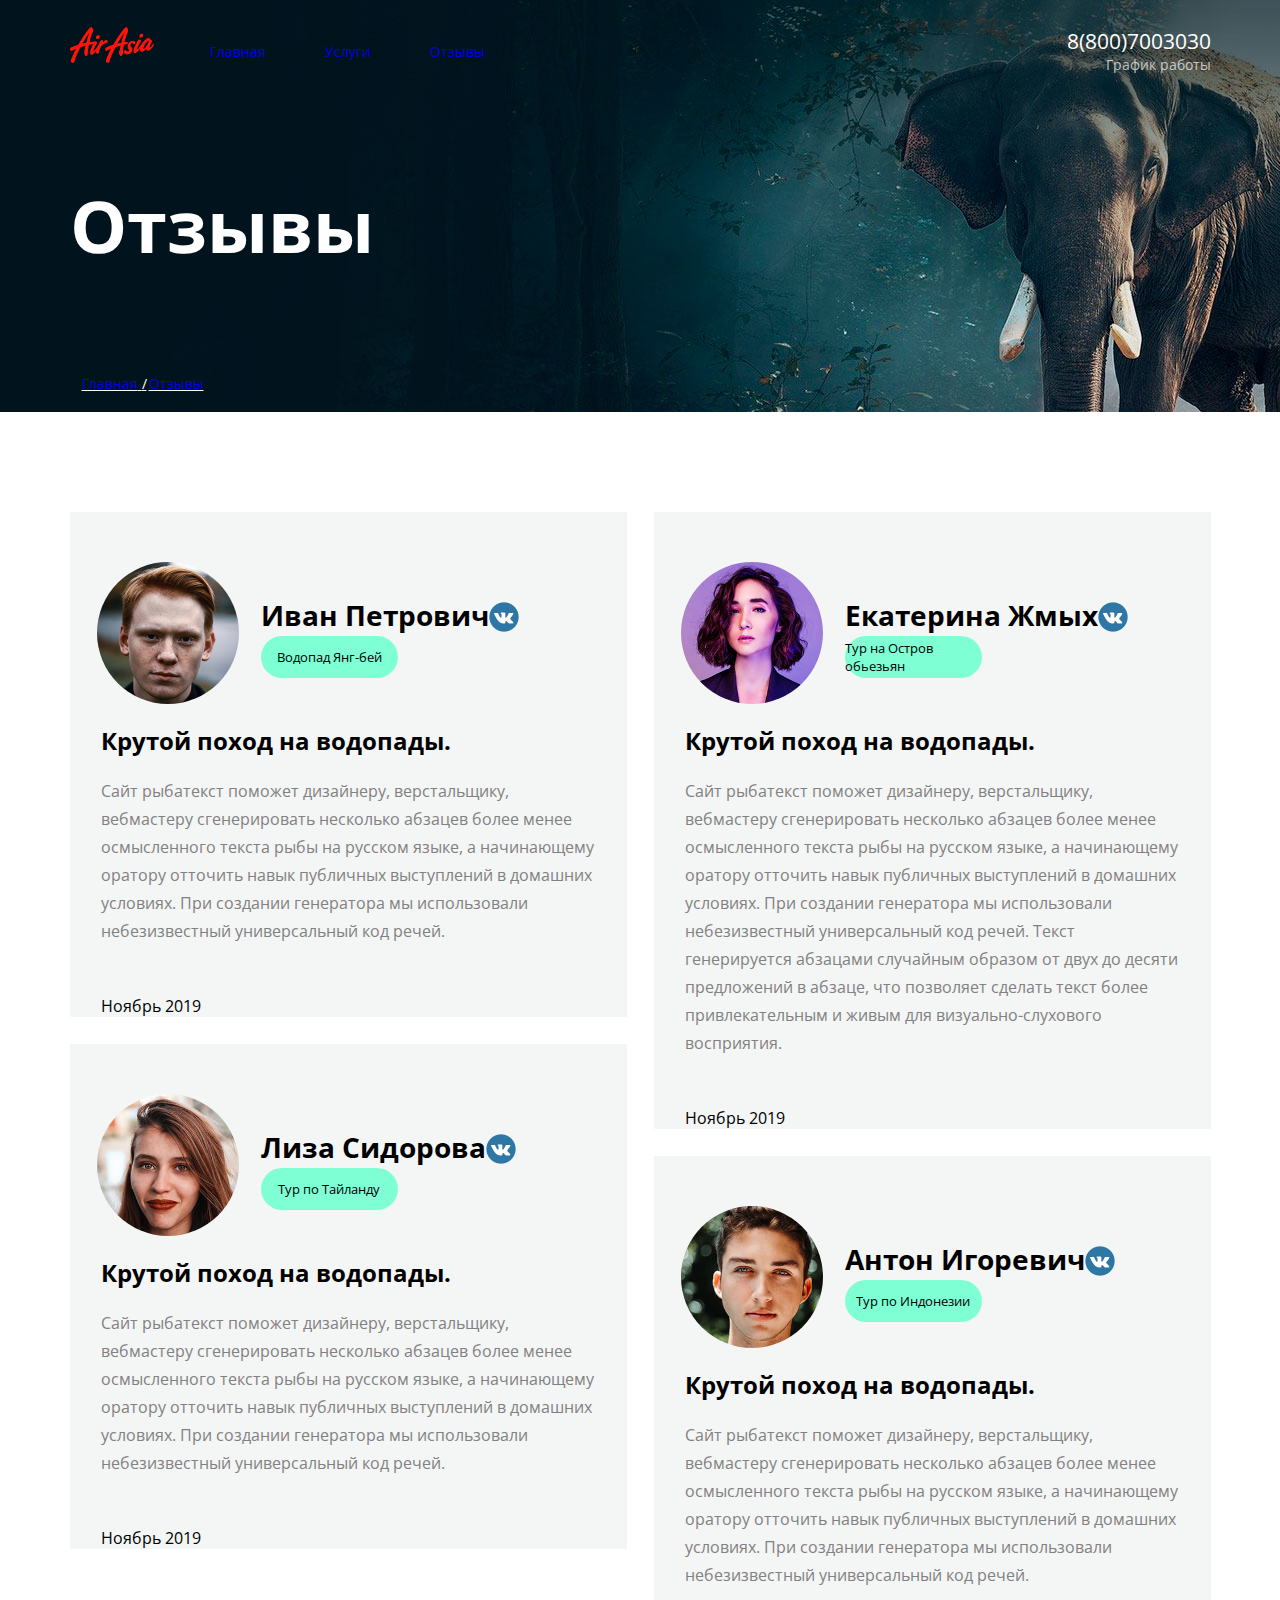
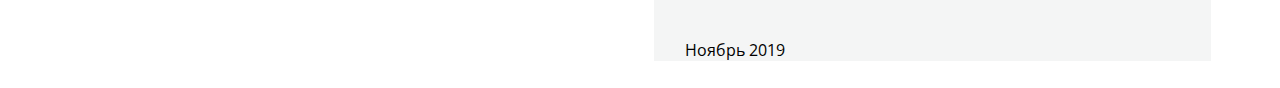
==== feedback.html @ b92dca32 "make_feedback_page" ====
<!DOCTYPE html>
<html lang="en">

<head>
  <meta charset="UTF-8">
  <meta name="viewport" content="width=device-width, initial-scale=1.0">
  <meta http-equiv="X-UA-Compatible" content="ie=edge">
  <link href="https://fonts.googleapis.com/css2?family=Open+Sans:wght@300;400;700&display=swap" rel="stylesheet">
  <link rel="stylesheet" href="./feedback.css">
  <title>Document</title>
</head>

<body>
  <div class="page">
    <header class="header">
      <div class="header__container-flex">
        <div class="header__container">
          <div class="logo__pic">
            <a href="#" class="logo__link">
              <img src="img/logo1.png" alt="logo" class="logo__pic__img"></a>
          </div>
          <nav class="menu">
            <div class="menu__container">
              <ul class="menu__container__list">
                <li class="menu__container__list-item"><a href="./index.html">Главная</a></li>
                <li class="menu__container__list-item"><a href="./services.html">Услуги</a></li>
                <li class="menu__container__list-item"><a href="./feedback.html">Отзывы</a></li>
              </ul>
            </div>
          </nav>
          <div class="contacts">
            <a href="tel:+78007003030" class="contacts__phone">8(800)7003030</a>
            <div class="contacts__desc">График работы
              <div class="contacts__desc__hover">
                <div class="desc__hover__img"><img src="img/icons/desc_hover.png" alt="desc_hover"
                    class="desc__hover-img"></div>
                <div class="contacts__desc__hover-textlineup">пн-вс: 09:00 - 20:00</div>
                <div class="contacts__desc__hover-textlinebot">Обед: 14:00 - 14:30</div>
              </div>
            </div>
          </div>
        </div>
        <h1 class="header__main-text">Отзывы</h1>
        <nav class="header__crumbs">
          <ul class="crumbs__list">
            <li class="crumbs__list-item">
              <a href="./index.html">Главная</a>
            </li>
            <li class="crumbs__list-item">
              <a href="./feedback.html">Отзывы</a>
            </li>
          </ul>
        </nav>
    </header>
    <div class="maincontent">
      <div class="maincontent__flex-container">
        <div class="feedbacks__container-flex">
          <ul class="feedbacks__container__left">
            <li class="feedbacks__container-item">
              <div class="feedbacks__container-item-head">
                <img src="./img/avatars/ginger.jpg" alt="ging" class="feedbacks__container-item-avatar">
                <div class="feedbacks__container-item-head-flex">
                  <a href="#" class="feedbacks__container-item-link">Иван Петрович</a>
                  <div class="feedbacks__container-item-location">Водопад Янг-бей</div>
                </div>
              </div>
              <div class="feedbacks__container-item-body">
                <h2 class="feedbacks__container-item-body-header">Крутой поход на водопады.</h2>
                <div class="feedbacks__container-item-body-text">Сайт рыбатекст поможет дизайнеру, верстальщику,
                  вебмастеру сгенерировать несколько абзацев более менее осмысленного текста рыбы на русском языке, а
                  начинающему оратору отточить навык публичных выступлений в домашних условиях. При создании генератора
                  мы
                  использовали небезизвестный универсальный код речей.</div>
                <div class="feedbacks__container-item-date">Ноябрь 2019</div>
              </div>
            </li>
            <li class="feedbacks__container-item">
              <div class="feedbacks__container-item-head">
                <img src="./img/avatars/girl2.jpg" alt="girl2" class="feedbacks__container-item-avatar">
                <div class="feedbacks__container-item-head-flex">
                  <a href="#" class="feedbacks__container-item-link">Лиза Сидорова</a>
                  <div class="feedbacks__container-item-location">Тур по Тайланду</div>
                </div>
              </div>
              <div class="feedbacks__container-item-body">
                <h2 class="feedbacks__container-item-body-header">Крутой поход на водопады.</h2>
                <div class="feedbacks__container-item-body-text">Сайт рыбатекст поможет дизайнеру, верстальщику,
                  вебмастеру сгенерировать несколько абзацев более менее осмысленного текста рыбы на русском языке, а
                  начинающему оратору отточить навык публичных выступлений в домашних условиях. При создании генератора
                  мы
                  использовали небезизвестный универсальный код речей.</div>
                <div class="feedbacks__container-item-date">Ноябрь 2019</div>
              </div>
            </li>
          </ul>
          <ul class="feedbacks__container__right">
            <li class="feedbacks__container-item">
              <div class="feedbacks__container-item-head">
                <img src="./img/avatars/girl1.jpg" alt="girl2" class="feedbacks__container-item-avatar">
                <div class="feedbacks__container-item-head-flex">
                <a href="#" class="feedbacks__container-item-link">Екатерина Жмых</a>
                <div class="feedbacks__container-item-location">Тур на Остров обьезьян</div>
              </div>
              </div>
              <div class="feedbacks__container-item-body">
                <h2 class="feedbacks__container-item-body-header">Крутой поход на водопады.</h2>
                <div class="feedbacks__container-item-body-text">Сайт рыбатекст поможет дизайнеру, верстальщику,
                  вебмастеру сгенерировать несколько абзацев более менее осмысленного текста рыбы на русском языке, а
                  начинающему оратору отточить навык публичных выступлений в домашних условиях. При создании генератора
                  мы использовали небезизвестный универсальный код речей. Текст генерируется абзацами случайным образом
                  от двух до десяти предложений в абзаце, что позволяет сделать текст более привлекательным и живым для
                  визуально-слухового восприятия.</div>
                <div class="feedbacks__container-item-date">Ноябрь 2019</div>
              </div>
            </li>
            <li class="feedbacks__container-item">
              <div class="feedbacks__container-item-head">
                
                <img src="./img/avatars/brunette.jpg" alt="brun" class="feedbacks__container-item-avatar">
                <div class="feedbacks__container-item-head-flex">
                <a href="#" class="feedbacks__container-item-link">Антон Игоревич</a>
              
                <div class="feedbacks__container-item-location">Тур по Индонезии</div>
              </div>
            </div>
              <div class="feedbacks__container-item-body">
                <h2 class="feedbacks__container-item-body-header">Крутой поход на водопады.</h2>
                <div class="feedbacks__container-item-body-text">Сайт рыбатекст поможет дизайнеру, верстальщику,
                  вебмастеру сгенерировать несколько абзацев более менее осмысленного текста рыбы на русском языке, а
                  начинающему оратору отточить навык публичных выступлений в домашних условиях. При создании генератора
                  мы использовали небезизвестный универсальный код речей.</div>
                <div class="feedbacks__container-item-date">Ноябрь 2019</div>
              </div>
            </li>
          </ul>
        </div>
      </div>

    </div>

  </div>
</body>

</html>
---- feedback.css ----
body {
  font-family: 'Open Sans', Hevetica, sans-serif;
  -webkit-font-smoothing: antialiased;
  -moz-osx-font-smoothing: grayscale;
  margin: 0 auto;
}


a:visited {
  color: white;
  text-decoration: none;
}

a {
  text-decoration: none;
}

a:hover {
  color: aquamarine;
}

.header {
  display: flex;
  min-height: 385px;
  padding-top: 27px;
  background: url(./img/services_header_bckgrnd.png);
}

.header__container-flex {
  display: flex;
  flex-direction: column;
  width: 1141px;
  margin: 0 auto;
}

.header__container {
  width: 1141px;
  margin: 0 auto;
  display: flex;
  margin-bottom: 100px;
}

.logo__pic {
  max-width: 85px;
  display: flex;
  align-items: unset;
}

.logo__pic__img {
  max-width: 100%;
}

.contacts {
  display: flex;
  flex-direction: column;
  text-align: right;
  margin-left: auto;
}

.contacts__phone {
  font-size: 21px;
  color: #fff;
  text-decoration: none;
}

.contacts__desc {
  font-size: 14px;
  color: rgba(255, 255, 255, 0.7);
  max-height: 21px;
}

.contacts__desc__hover {
  visibility: hidden;
  display: flex;
  justify-items: end;
  flex-direction: column;
}

.contacts__desc__hover-textlineup {
  font-size: 13px;
  font-weight: 700;
  line-height: 21px;
  color: black;
  margin-top: -55px;
  padding-right: 20px;
}

.contacts__desc__hover-textlinebot {
  font-size: 13px;
  font-weight: 400;
  line-height: 21px;
  color: black;
  padding-right: 25px;
}

.contacts__desc:hover {
  .contacts__desc__hover {
    visibility: visible;
    opacity: 80%;
  }
}

.header__main-text {
  font-size: 72px;
  font-weight: 700;
  line-height: 98.05px;
  color: white;
  margin-block-end: 0;
  margin-block-start: 0;
  margin-bottom: 100px;
}

.menu {
  display: flex;
  font-size: 14px;
  font-weight: 400;
  align-items: center;
}

.menu__container {
  margin-right: 0;
}

.menu__container__list {
  display: inline-block;
  list-style-type: none;
  margin-block-start: 0;
  margin-block-end: 0;
  padding-inline-start: 0;
}

.menu__container__list-item {
  display: inline-block;
  padding-left: 55px;
}

.services-link {
  margin-inline: 55px;
}

.crumbs__list {
  list-style-type: none;
  display: flex;
  margin: 0 auto;
  padding-inline-start: 0px;
  font-size: 14px;
  line-height: 20px;
  margin-inline: 10px;
}

.crumbs__list-item {
  text-decoration: underline;
  color: white;
  padding-left: 2px;
}

.crumbs__list-item:nth-child(1)::after {
  color: white;
  content: "/";
  text-decoration: none;
}

.feedbacks__container-flex{
  display: flex;
  width: 1141px;
  margin: 0 auto;
  margin-top: 100px;
}

.feedbacks__container__left {
  display: flex;
  width: 557px;
  flex-direction: column;
  padding-inline-start: 0;
  margin-block-start: 0;
  margin-block-end: 0;
}

.feedbacks__container__right {
  display: flex;
  width: 557px;
  flex-direction: column;
  padding-inline-start: 0;
  margin-block-start: 0;
  margin-block-end: 0;
  margin-left: 27px;
}

.feedbacks__container-item {
  display: flex;
  background-color: rgba(244, 245, 245, 1);
  margin-bottom: 27px;
  flex-direction: column;
  
}

.feedbacks__container-item-head {
  display: flex;
  flex-wrap: wrap;
  
}

.feedbacks__container-item-head-flex {
  display: flex;
  flex-direction: column;
  align-items: flex-start;
  margin-top: 82px;
  margin-left: 22px;  
}


.feedbacks__container-item-avatar {
  height: 142px;
  width: 142px;
  border-radius: 50%;
  margin-top: 50px;
  margin-left: 27px;
}

.feedbacks__container-item-link {
  font-size: 28px;
  line-height: 42px;
  font-weight: 700;
  color: black;
  display: flex;
  align-items: center;
}

.feedbacks__container-item-link:hover {
  color: rgba(46, 119, 164, 1);
}

.feedbacks__container-item-link::after{
  content: url(./img/vk-blue.png);
  display: inline-flex;
  align-items: center;
  height: 30px;
  width: 30px;
  flex-wrap: wrap;
  align-content: flex-start;
}

.feedbacks__container-item-location {
  border-radius: 35px;
  background-color: aquamarine;
  width: 137px;
  height: 42px;
  font-size: 13px;
  line-height: 18px;
  font-weight: 400;
  display: flex;
  justify-content: center;
  align-items: center;
}

.feedbacks__container-item-body {
  flex-direction: column;
  display: flex;
  width: 495px;
  margin: 0 auto;
}

.feedbacks__container-item-body-text {
  margin-bottom: 50px;
  color: rgba(129, 129, 129, 1);
  font-size: 16px;
  line-height: 28px;
  font-weight: 400;
}
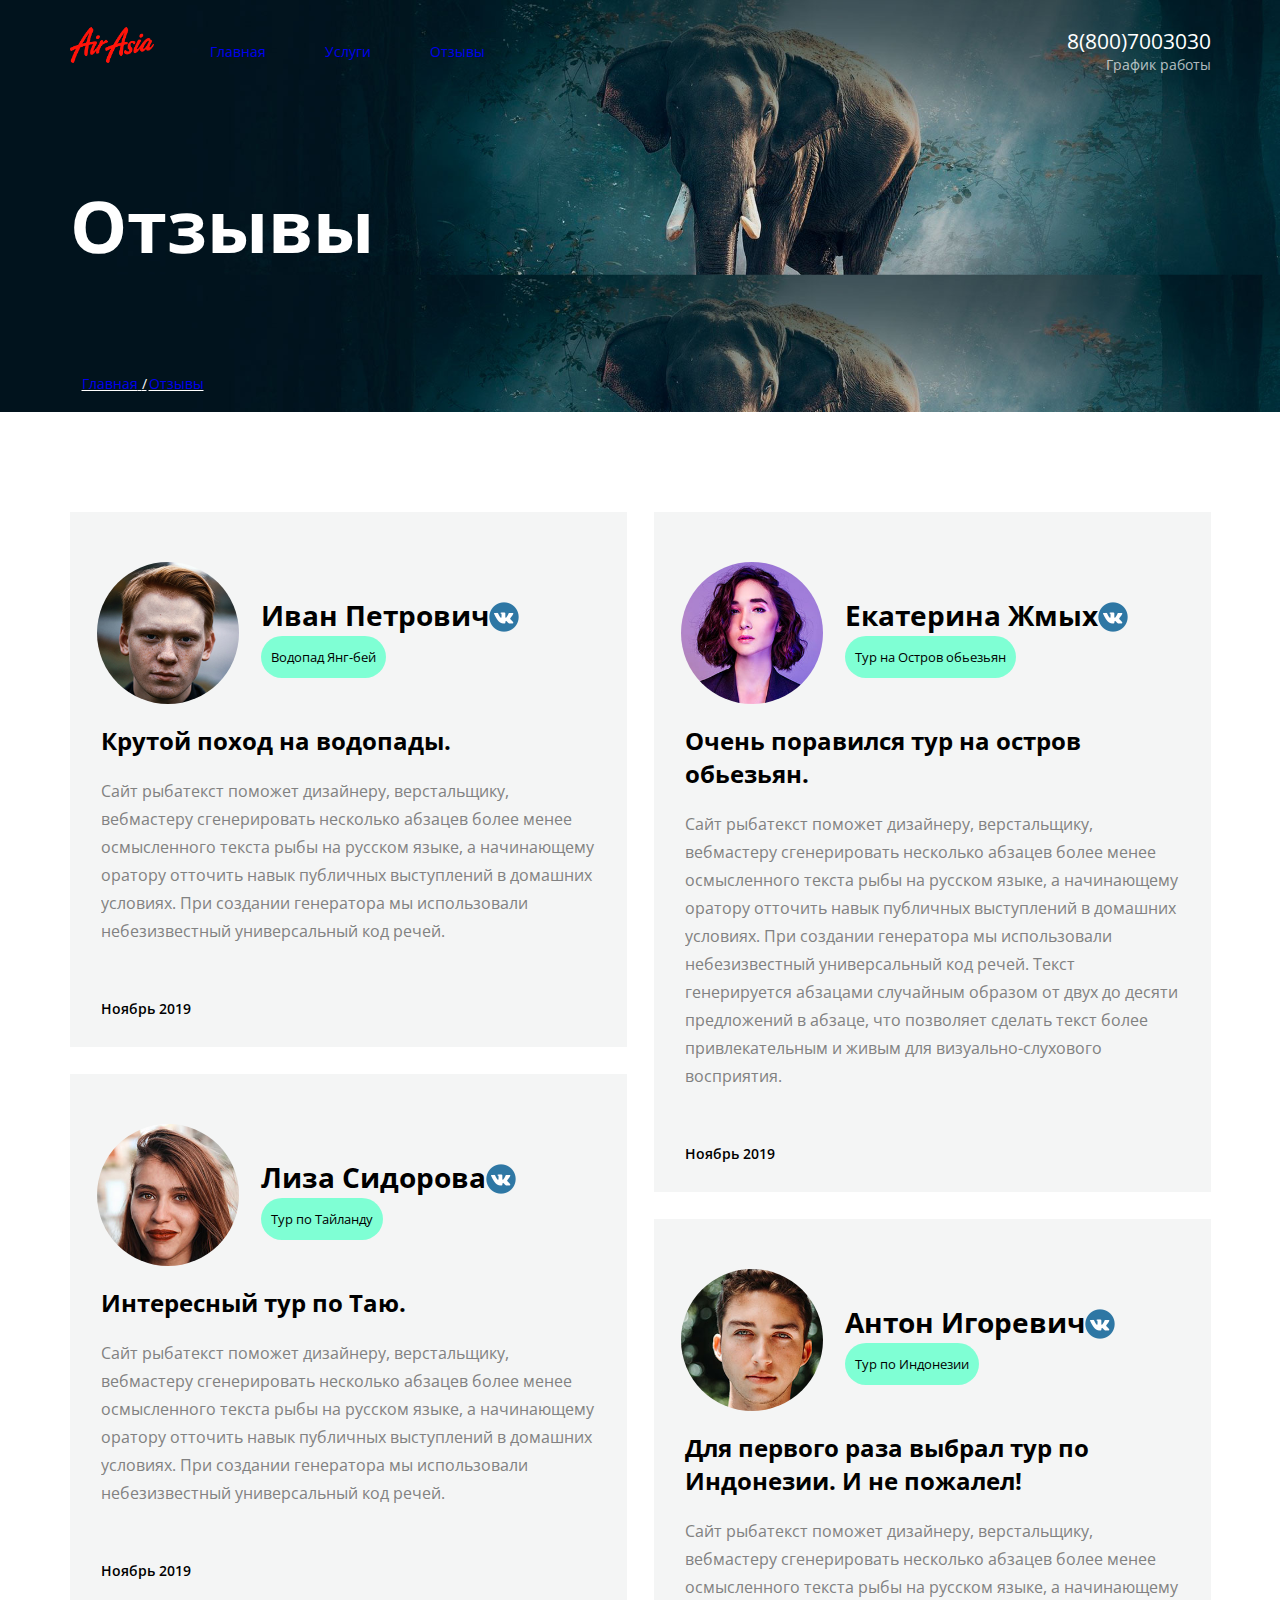
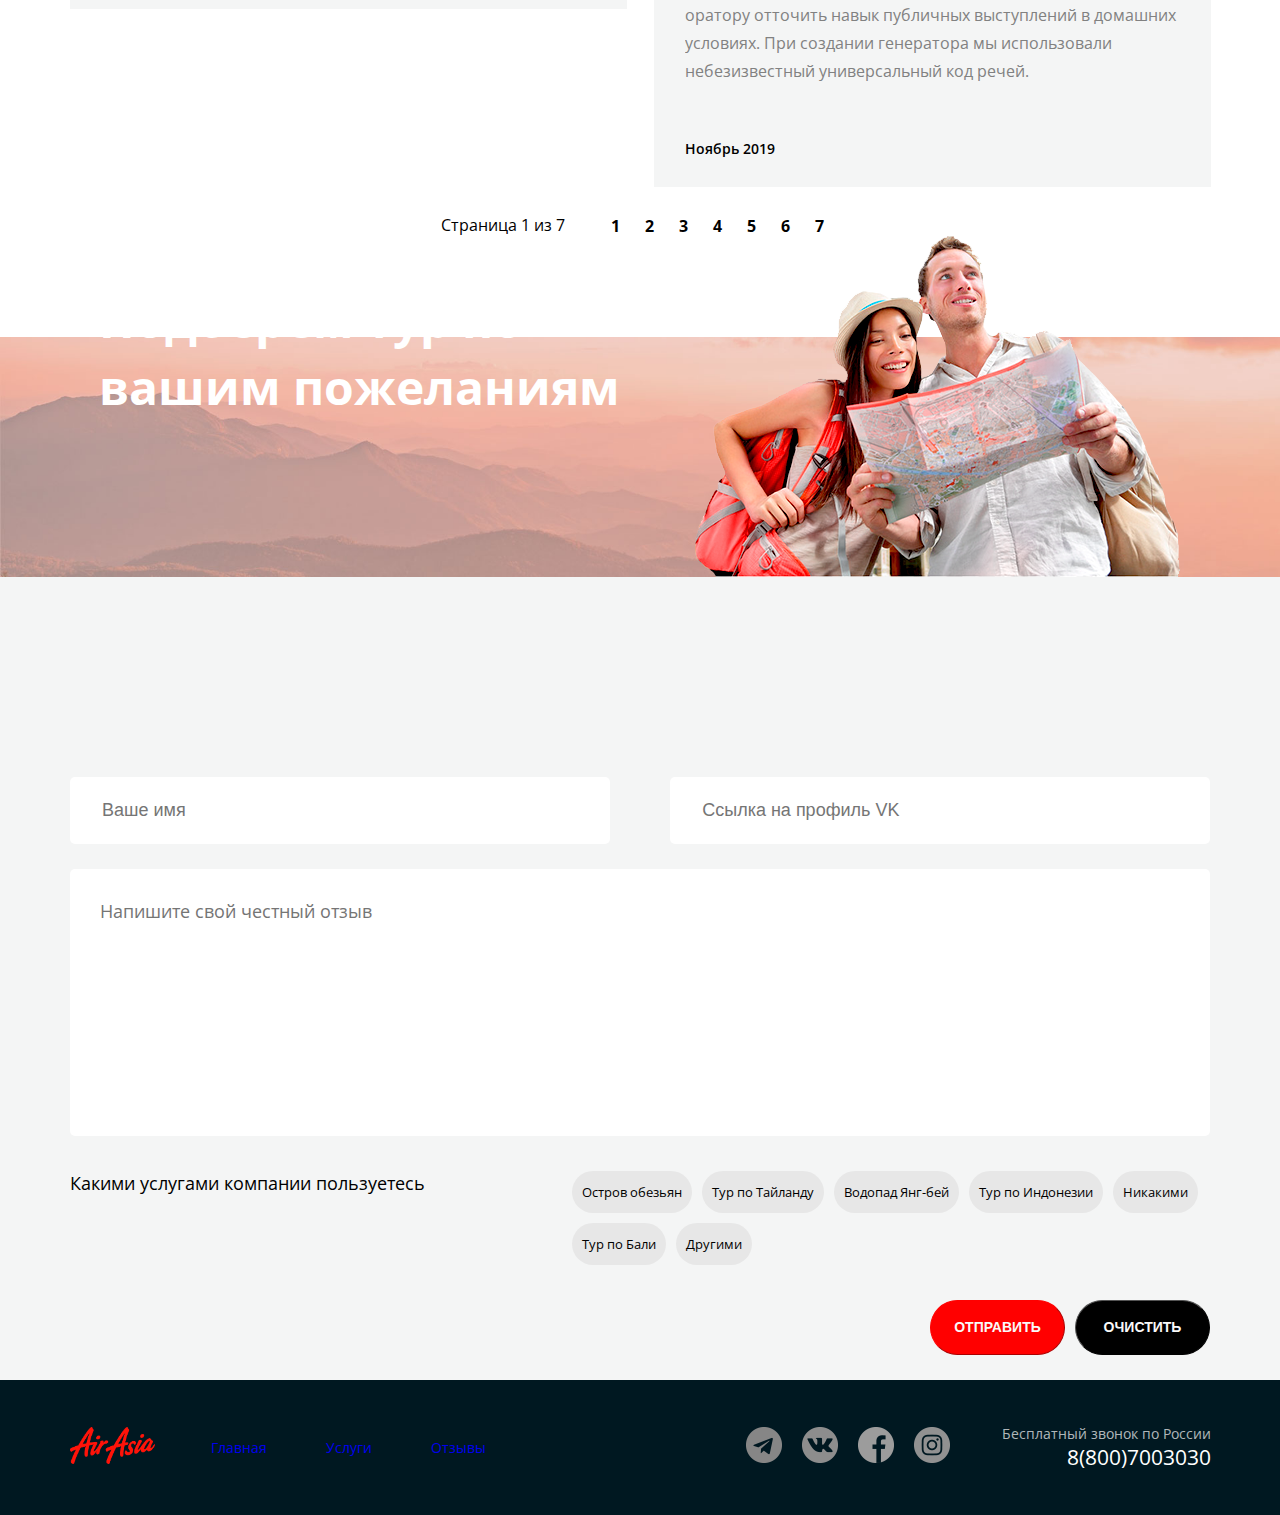
==== commit 275b1a6f: "13092023" ====
--- a/feedback.html
+++ b/feedback.html
@@ -20,7 +20,7 @@
               <img src="img/logo1.png" alt="logo" class="logo__pic__img"></a>
           </div>
           <nav class="menu">
-            <div class="menu__container">
+            <div class="menu__container" class="menu__container__header">
               <ul class="menu__container__list">
                 <li class="menu__container__list-item"><a href="./index.html">Главная</a></li>
                 <li class="menu__container__list-item"><a href="./services.html">Услуги</a></li>
@@ -83,7 +83,7 @@
                 </div>
               </div>
               <div class="feedbacks__container-item-body">
-                <h2 class="feedbacks__container-item-body-header">Крутой поход на водопады.</h2>
+                <h2 class="feedbacks__container-item-body-header">Интересный тур по Таю.</h2>
                 <div class="feedbacks__container-item-body-text">Сайт рыбатекст поможет дизайнеру, верстальщику,
                   вебмастеру сгенерировать несколько абзацев более менее осмысленного текста рыбы на русском языке, а
                   начинающему оратору отточить навык публичных выступлений в домашних условиях. При создании генератора
@@ -98,12 +98,12 @@
               <div class="feedbacks__container-item-head">
                 <img src="./img/avatars/girl1.jpg" alt="girl2" class="feedbacks__container-item-avatar">
                 <div class="feedbacks__container-item-head-flex">
-                <a href="#" class="feedbacks__container-item-link">Екатерина Жмых</a>
-                <div class="feedbacks__container-item-location">Тур на Остров обьезьян</div>
-              </div>
-              </div>
-              <div class="feedbacks__container-item-body">
-                <h2 class="feedbacks__container-item-body-header">Крутой поход на водопады.</h2>
+                  <a href="#" class="feedbacks__container-item-link">Екатерина Жмых</a>
+                  <div class="feedbacks__container-item-location">Тур на Остров обьезьян</div>
+                </div>
+              </div>
+              <div class="feedbacks__container-item-body">
+                <h2 class="feedbacks__container-item-body-header">Очень поравился тур на остров обьезьян.</h2>
                 <div class="feedbacks__container-item-body-text">Сайт рыбатекст поможет дизайнеру, верстальщику,
                   вебмастеру сгенерировать несколько абзацев более менее осмысленного текста рыбы на русском языке, а
                   начинающему оратору отточить навык публичных выступлений в домашних условиях. При создании генератора
@@ -115,30 +115,130 @@
             </li>
             <li class="feedbacks__container-item">
               <div class="feedbacks__container-item-head">
-                
+
                 <img src="./img/avatars/brunette.jpg" alt="brun" class="feedbacks__container-item-avatar">
                 <div class="feedbacks__container-item-head-flex">
-                <a href="#" class="feedbacks__container-item-link">Антон Игоревич</a>
-              
-                <div class="feedbacks__container-item-location">Тур по Индонезии</div>
-              </div>
+                  <a href="#" class="feedbacks__container-item-link">Антон Игоревич</a>
+
+                  <div class="feedbacks__container-item-location">Тур по Индонезии</div>
+                </div>
+              </div>
+              <div class="feedbacks__container-item-body">
+                <h2 class="feedbacks__container-item-body-header">Для первого раза выбрал тур по Индонезии. И не
+                  пожалел!</h2>
+                <div class="feedbacks__container-item-body-text">Сайт рыбатекст поможет дизайнеру, верстальщику,
+                  вебмастеру сгенерировать несколько абзацев более менее осмысленного текста рыбы на русском языке, а
+                  начинающему оратору отточить навык публичных выступлений в домашних условиях. При создании генератора
+                  мы использовали небезизвестный универсальный код речей.</div>
+                <div class="feedbacks__container-item-date">Ноябрь 2019</div>
+              </div>
+            </li>
+          </ul>
+        </div>
+        <div class="tour__pagination">
+          <div class="tour__pagination-display">Страница 1 из 7</div>
+          <div class="tour__pagination-elem">
+            <ul class="tour__pagination-pages">
+              <li class="tour__pagination-item">
+                <a href="#" class="tour__pagination-link">1</a>
+              </li>
+              <li class="tour__pagination-item">
+                <a href="#" class="tour__pagination-link">2</a>
+              </li>
+              <li class="tour__pagination-item">
+                <a href="#" class="tour__pagination-link">3</a>
+              </li>
+              <li class="tour__pagination-item">
+                <a href="#" class="tour__pagination-link">4</a>
+              </li>
+              <li class="tour__pagination-item">
+                <a href="#" class="tour__pagination-link">5</a>
+              </li>
+              <li class="tour__pagination-item">
+                <a href="#" class="tour__pagination-link">6</a>
+              </li>
+              <li class="tour__pagination-item">
+                <a href="#" class="tour__pagination-link">7</a>
+              </li>
+            </ul>
+          </div>
+        </div>
+        <div class="middleline__content">
+          <img src="./img/middleline.jpg" alt="midl" class="middleline-img">
+          <div class="couple__content">
+            <h2 class="couple-text">Подберем тур по вашим пожеланиям</h2>
+            <img src="./img/couple.png" alt="couple">
+          </div>
+        </div>
+      </div>
+      <div class="feedback__form-container">
+        <div class="feedback__form">
+          <form class="feedback__form" action="" method="get">
+
+            <input type="text" name="name" required placeholder="Ваше имя" class="feedback__form-name">
+
+            <input type="text" name="vklink" required placeholder="Ссылка на профиль VK" class="feedback__form-vklink">
+
+            <textarea type="text" name="text" class="feedback__form-text" placeholder="Напишите свой честный отзыв"></textarea>
+            <div class="feedback__form__foot">
+              <div class="feedback__form__foot-text"> Какими услугами компании пользуетесь </div>
+              <ul class="feedback__form-places-list">
+                <li class="feedback__form-places-list-item">Остров обезьян</li>
+                <li class="feedback__form-places-list-item">Тур по Тайланду</li>
+                <li class="feedback__form-places-list-item">Водопад Янг-бей</li>
+                <li class="feedback__form-places-list-item">Тур по Индонезии</li>
+                <li class="feedback__form-places-list-item">Никакими</li>
+                <li class="feedback__form-places-list-item">Тур по Бали</li>
+                <li class="feedback__form-places-list-item">Другими</li>
+              </ul>
             </div>
-              <div class="feedbacks__container-item-body">
-                <h2 class="feedbacks__container-item-body-header">Крутой поход на водопады.</h2>
-                <div class="feedbacks__container-item-body-text">Сайт рыбатекст поможет дизайнеру, верстальщику,
-                  вебмастеру сгенерировать несколько абзацев более менее осмысленного текста рыбы на русском языке, а
-                  начинающему оратору отточить навык публичных выступлений в домашних условиях. При создании генератора
-                  мы использовали небезизвестный универсальный код речей.</div>
-                <div class="feedbacks__container-item-date">Ноябрь 2019</div>
-              </div>
-            </li>
-          </ul>
+          </form>
+
+          <button type="submit" class="feedback__form-button-send">ОТПРАВИТЬ</button>
+          <button type="submit" class="feedback__form-button-clean">ОЧИСТИТЬ</button>
+          
         </div>
       </div>
 
     </div>
 
   </div>
+  <footer class="footer">
+    <div class="footer__container">
+      <a href="#" class="logo__pic__footer"><img src="img/logo1.png" alt="logo" class="logo__pic__img"></a>
+      <nav class="menu">
+        <div class="menu__container">
+          <ul class="menu__container__list__footer">
+            <li class="menu__container__list-item"><a href="./index.html">Главная</a></li>
+            <li class="menu__container__list-item"><a href="./services.html">Услуги</a></li>
+            <li class="menu__container__list-item"><a href="./feedback.html">Отзывы</a></li>
+          </ul>
+
+        </div>
+      </nav>
+      <div class="footer__socials">
+        <ul class="footer__socials-pages">
+          <li class="socials__item">
+            <a href="#" class="teleg__link"><img src="img/icons/telegram.png" alt="tg"></a>
+          </li>
+          <li class="socials__item">
+            <a href="#" class="vk__link"><img src="img/icons/vk.png" alt="vk"></a>
+          </li>
+          <li class="socials__item">
+            <a href="#" class="f__link"><img src="img/icons/f.png" alt="fb"></a>
+          </li>
+          <li class="socials__item">
+            <a href="#" class="inst__link"><img src="img/icons/in.png" alt="inst"></a>
+          </li>
+        </ul>
+      </div>
+      <div class="contacts__footer">
+        <div class="contacts__desc">Бесплатный звонок по России</div>
+        <a href="tel:+78007003030" class="contacts__phone">8(800)7003030</a>
+      </div>
+    </div>
+  </footer>
+
 </body>
 
 </html>--- a/feedback.css
+++ b/feedback.css
@@ -24,6 +24,7 @@
   min-height: 385px;
   padding-top: 27px;
   background: url(./img/services_header_bckgrnd.png);
+  background-size: 100%;
 }
 
 .header__container-flex {
@@ -160,7 +161,7 @@
   text-decoration: none;
 }
 
-.feedbacks__container-flex{
+.feedbacks__container-flex {
   display: flex;
   width: 1141px;
   margin: 0 auto;
@@ -191,13 +192,13 @@
   background-color: rgba(244, 245, 245, 1);
   margin-bottom: 27px;
   flex-direction: column;
-  
+
 }
 
 .feedbacks__container-item-head {
   display: flex;
   flex-wrap: wrap;
-  
+
 }
 
 .feedbacks__container-item-head-flex {
@@ -205,7 +206,7 @@
   flex-direction: column;
   align-items: flex-start;
   margin-top: 82px;
-  margin-left: 22px;  
+  margin-left: 22px;
 }
 
 
@@ -230,7 +231,7 @@
   color: rgba(46, 119, 164, 1);
 }
 
-.feedbacks__container-item-link::after{
+.feedbacks__container-item-link::after {
   content: url(./img/vk-blue.png);
   display: inline-flex;
   align-items: center;
@@ -240,10 +241,14 @@
   align-content: flex-start;
 }
 
+.feedbacks__container-item-link:visited {
+  color: black;
+}
+
 .feedbacks__container-item-location {
   border-radius: 35px;
   background-color: aquamarine;
-  width: 137px;
+  max-width: 255 px;
   height: 42px;
   font-size: 13px;
   line-height: 18px;
@@ -251,6 +256,7 @@
   display: flex;
   justify-content: center;
   align-items: center;
+  padding-inline: 10px;
 }
 
 .feedbacks__container-item-body {
@@ -266,4 +272,341 @@
   font-size: 16px;
   line-height: 28px;
   font-weight: 400;
+  overflow: hidden;
+}
+
+.feedbacks__container-item-date {
+  margin-bottom: 25px;
+  font-size: 14px;
+  line-height: 27px;
+  font-weight: 600;
+}
+
+.tour__pagination {
+  margin: auto 0;
+  display: flex;
+  align-items: center;
+  justify-content: center;
+  margin-bottom: 100px;
+}
+
+.tour__pagination-display {
+  display: inline-block;
+  font-weight: 400;
+  line-height: 20px;
+  font-size: 16px;
+  vertical-align: middle;
+}
+
+.tour__pagination-elem {
+  display: inline-block;
+  margin: auto 0;
+  margin-block-start: 0;
+  margin-block-end: 0;
+  color: black;
+}
+
+.tour__pagination-pages {
+  display: inline-block;
+  margin: auto 0;
+  margin-block-start: 0;
+  margin-block-end: 0;
+  vertical-align: middle;
+}
+
+.tour__pagination-item {
+  display: inline-block;
+  font-size: 16px;
+  font-weight: 700;
+  line-height: 21px;
+  width: 30px;
+  max-height: 30px;
+  position: relative;
+
+}
+
+.tour__pagination-link {
+  text-decoration: none;
+  border-radius: 50%;
+  display: block;
+  width: 21px;
+  text-align: center;
+  transition: background-color 0.5s, color 0.5s;
+  color: black;
+}
+
+.tour__pagination-link:visited {
+  color: black;
+}
+
+.tour__pagination-link:hover {
+  color: white;
+  background-color: red;
+  border-radius: 50%;
+}
+
+
+
+.couple__content {
+  margin-top: -346px;
+  display: flex;
+  justify-content: center;
+  align-items: flex-start;
+}
+
+.middleline-img {
+  width: 100%;
+}
+
+.couple-text {
+  font-size: 48px;
+  font-weight: 700;
+  line-height: 67px;
+  max-width: 595px;
+  color: white;
+  display: flex;
+  margin-block-start: 0;
+  margin-block-end: 0;
+  max-height: 135px;
+  margin-top: 50px;
+}
+
+.feedback__form-container {
+  background: rgba(244, 245, 245, 1);
+}
+
+.feedback__form {
+  display: flex;
+  width: 1140px;
+  margin: 0 auto;
+  flex-wrap: wrap;
+  margin-block-start: 0;
+  margin-block-end: 0;
+  justify-content: space-between;
+  padding-top: 100px;
+  padding-bottom: 25px;
+}
+
+.feedback__form-name {
+  width: 47%;
+  height: 65px;
+  margin-block-start: 0;
+  margin-block-end: 0;
+  display: flex;
+  border-radius: 5px;
+  font-size: 18px;
+  font-weight: 400;
+  line-height: 25px;
+  border-width: 0;
+  overflow: hidden;
+  position: relative;
+
+}
+
+.feedback__form-vklink {
+  width: 47%;
+  height: 65px;
+  margin-block-start: 0;
+  margin-block-end: 0;
+  display: flex;
+  border-radius: 5px;
+  font-size: 18px;
+  font-weight: 400;
+  line-height: 25px;
+  border-width: 0;
+  overflow: hidden;
+  position: relative;
+
+}
+
+.feedback__form-text {
+  width: 100%;
+  height: 235px;
+  margin-block-start: 0;
+  margin-block-end: 0;
+  margin-top: 25px;
+  display: flex;
+  border-radius: 5px;
+  font-size: 18px;
+  font-weight: 400;
+  line-height: 25px;
+  border-width: 0;
+  overflow: hidden;
+  padding-left: 30px;
+  font-family: 'Open Sans', Hevetica, sans-serif;
+  resize: none;
+  outline: none;
+  padding-top: 30px;
+}
+
+.feedback__form-name::placeholder {
+  padding-left: 30px;
+}
+
+.feedback__form-vklink::placeholder {
+  text-indent: 30px;
+}
+
+textarea:focus {
+  border-width: 2px;
+  border-color: red;
+  outline: none;
+}
+
+input:focus {
+  border-width: 2px;
+  border-color: red;
+  outline: none;
+}
+
+.feedback__form-underform-text {
+  font-size: 18px;
+  font-weight: 400;
+  line-height: 26px;
+  margin-top: 35px;
+}
+
+.feedback__form-button-send {
+  width: 135px;
+  height: 55px;
+  color: rgb(250, 249, 249);
+  border-radius: 35px;
+  border-color: red;
+  font-size: 14px;
+  font-weight: 700;
+  line-height: 19px;
+  outline: 0px;
+  border-width: 1px;
+  outline: 0px;
+  display: flex;
+  align-items: center;
+  padding-block: 0px;
+  justify-content: center;
+  background-color: red;
+  margin-left: 860px;
+}
+
+.feedback__form-button-send:hover {
+  cursor: pointer;
+}
+
+.feedback__form-button-clean {
+  width: 135px;
+  height: 55px;
+  color: rgb(250, 249, 249);
+  border-radius: 35px;
+  font-size: 14px;
+  font-weight: 700;
+  line-height: 19px;
+  outline: 0px;
+  border-width: 1px;
+  outline: 0px;
+  display: flex;
+  align-items: center;
+  padding-block: 0px;
+  justify-content: center;
+  background-color: black;
+}
+
+.feedback__form-button-clean:hover {
+  cursor: pointer;
+}
+
+.feedback__form__foot {
+  display: flex;
+  margin-top: 35px;
+}
+
+.feedback__form-places-list {
+  list-style-type: none;
+  display: flex;
+  flex-wrap: wrap;
+  width: 60%;
+  margin-block-start: 0;
+  margin-block-end: 0;
+  padding-inline-start: 0;
+  justify-content: flex-start;
+  margin-left: 68px;
+}
+
+.feedback__form__foot-text {
+  width: 40%;
+  font-size: 18px;
+  font-weight: 400;
+  line-height: 25px;
+}
+
+.feedback__form-places-list-item {
+  border-radius: 35px;
+  background-color: rgba(231, 231, 231, 1);
+  max-width: 255 px;
+  height: 42px;
+  font-size: 13px;
+  line-height: 18px;
+  font-weight: 400;
+  display: flex;
+  justify-content: center;
+  align-items: center;
+  padding-inline: 10px;
+  margin-inline: 5px;
+  margin-bottom: 10px;
+}
+
+.feedback__form-places-list-item:hover{
+  background-color: aquamarine;
+  cursor: pointer;
+}
+
+.footer {
+  background-color: rgb(0, 24, 33, 1);
+  flex: 0 0 auto;
+}
+
+.footer__container {
+  width: 1141px;
+  height: 135px;
+  margin: 0 auto;
+  display: flex;
+  justify-content: flex-start;
+  align-items: center;
+}
+
+.logo__pic__footer {
+  width: 86px;
+  max-width: 100%;
+}
+
+.footer__socials {
+  display: flex;
+}
+
+.footer__socials-pages {
+  list-style-type: none;
+  display: flex;
+  margin-block-end: 0;
+  margin-block-start: 0;
+  padding-inline-start: 0;
+  margin-left: 250px;
+  justify-content: space-between;
+}
+
+.socials__item {
+  margin-inline: 10px;
+}
+
+.contacts__footer {
+  display: flex;
+  flex-direction: column;
+  text-align: right;
+  margin-left: auto;
+}
+
+.menu__container__list__footer {
+  display: inline-block;
+  list-style-type: none;
+  margin-block-start: 0;
+  margin-block-end: 0;
+  padding-inline-start: 0;
+  font-size: 14px;
+  line-height: 20px;
 }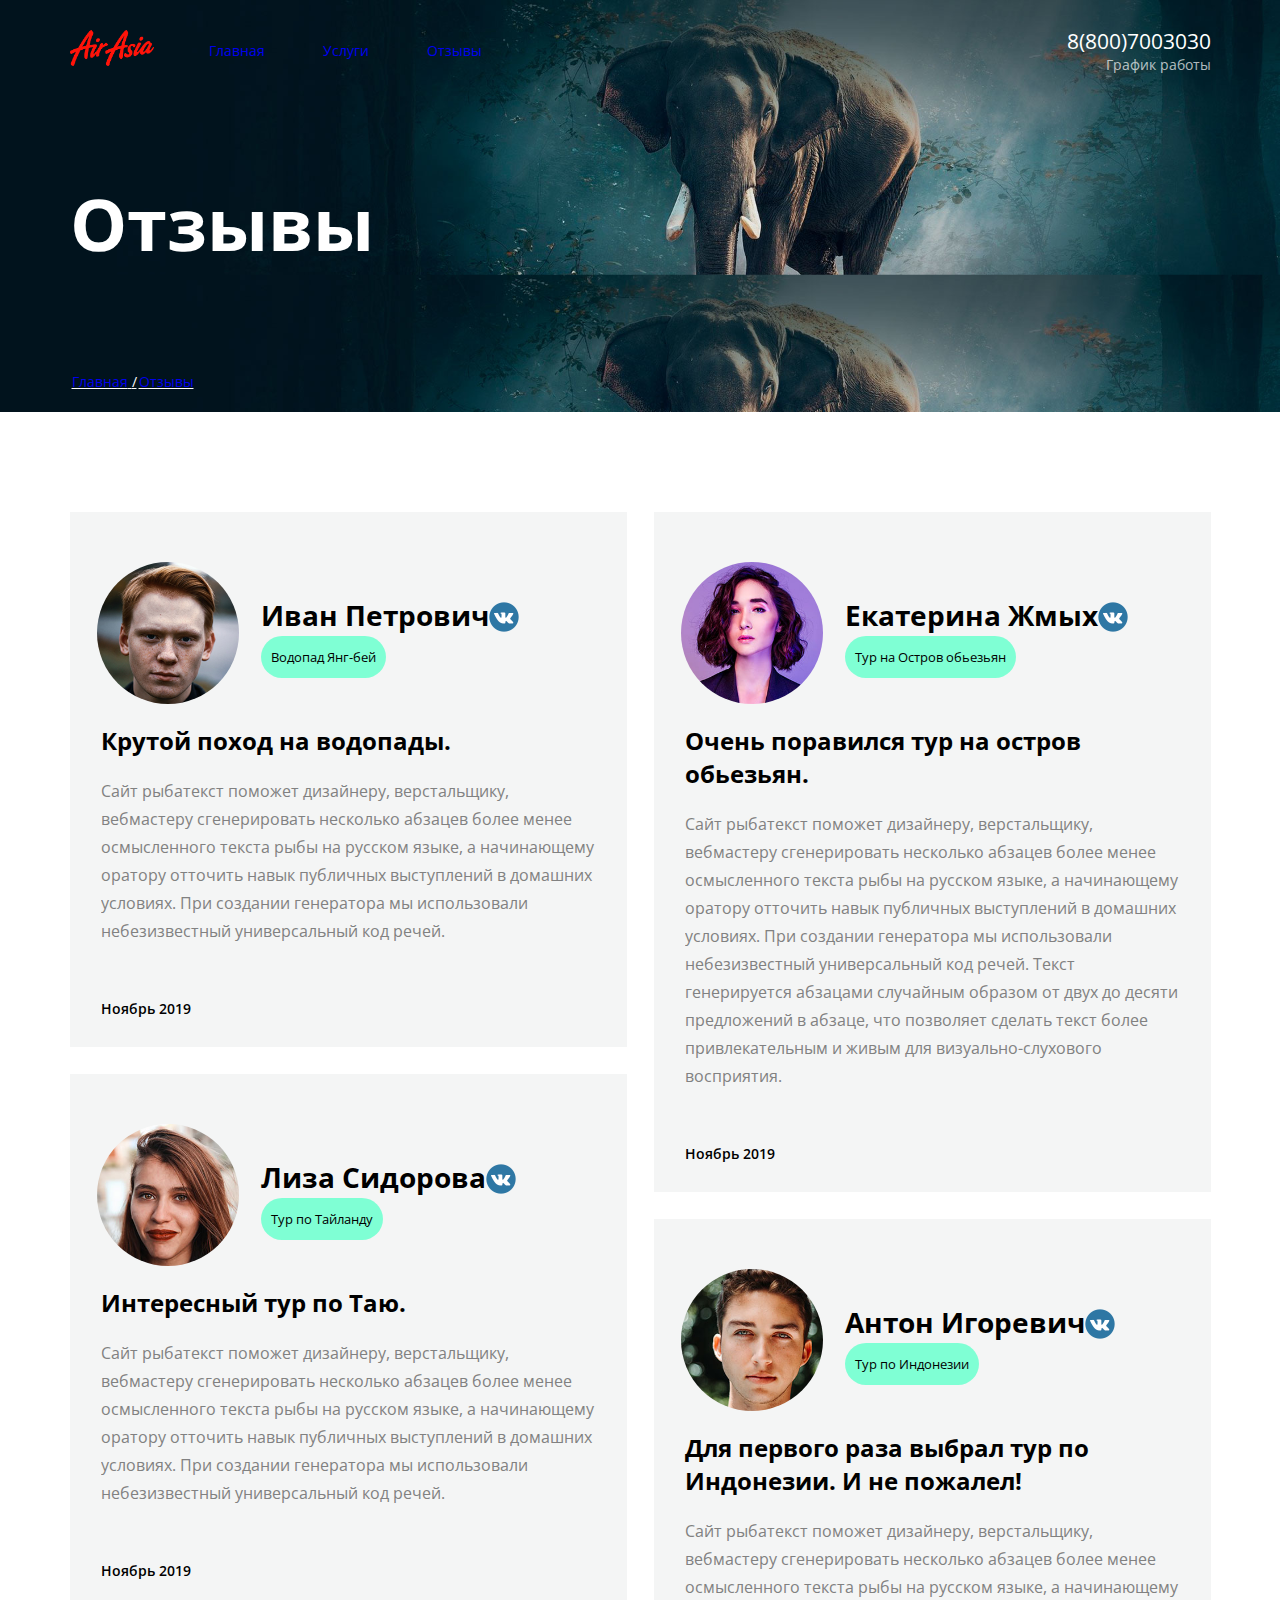
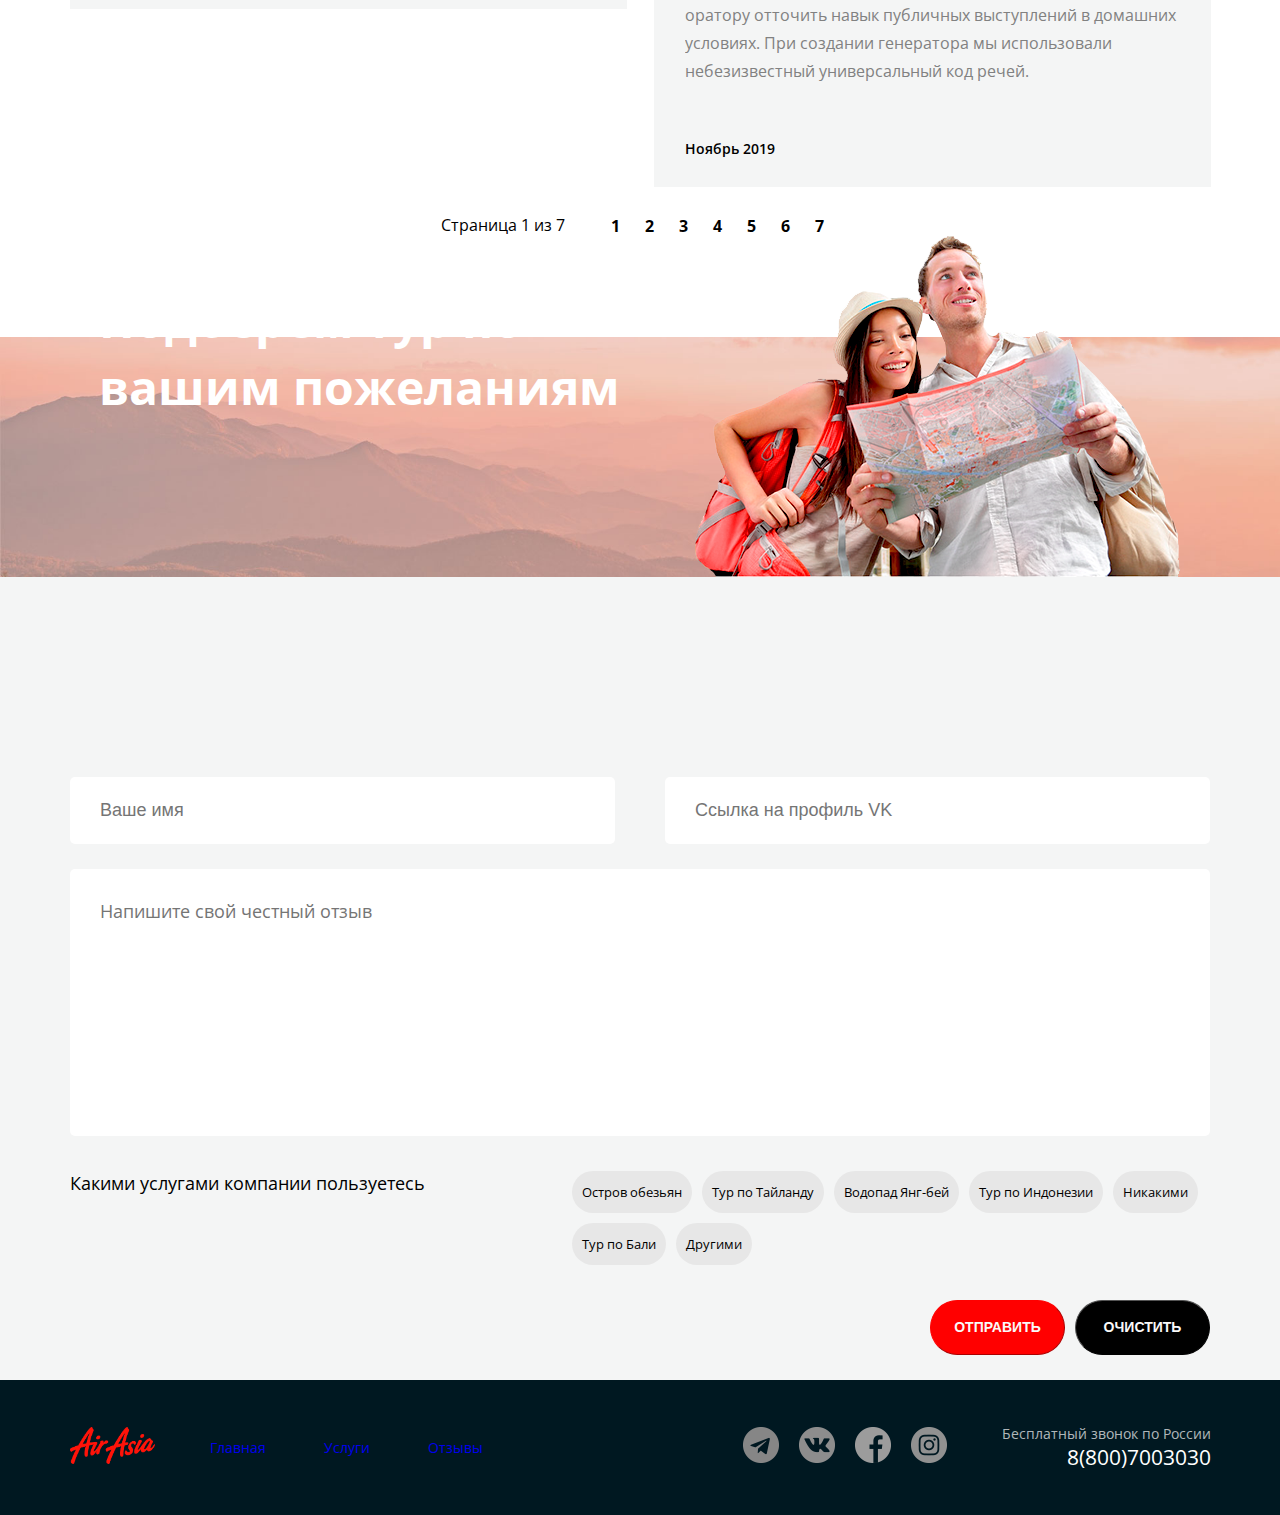
==== commit 4166a7a1: "150923" ====
--- a/feedback.html
+++ b/feedback.html
@@ -32,8 +32,7 @@
             <a href="tel:+78007003030" class="contacts__phone">8(800)7003030</a>
             <div class="contacts__desc">График работы
               <div class="contacts__desc__hover">
-                <div class="desc__hover__img"><img src="img/icons/desc_hover.png" alt="desc_hover"
-                    class="desc__hover-img"></div>
+                <div class="desc__hover__img"><div class="desc__hover__img__triangle"></div></div>
                 <div class="contacts__desc__hover-textlineup">пн-вс: 09:00 - 20:00</div>
                 <div class="contacts__desc__hover-textlinebot">Обед: 14:00 - 14:30</div>
               </div>
--- a/feedback.css
+++ b/feedback.css
@@ -25,6 +25,7 @@
   padding-top: 27px;
   background: url(./img/services_header_bckgrnd.png);
   background-size: 100%;
+  margin-bottom: 100px;
 }
 
 .header__container-flex {
@@ -39,12 +40,13 @@
   margin: 0 auto;
   display: flex;
   margin-bottom: 100px;
+  align-items: center;
 }
 
 .logo__pic {
   max-width: 85px;
   display: flex;
-  align-items: unset;
+  align-items: center;
 }
 
 .logo__pic__img {
@@ -68,6 +70,7 @@
   font-size: 14px;
   color: rgba(255, 255, 255, 0.7);
   max-height: 21px;
+  position: relative;
 }
 
 .contacts__desc__hover {
@@ -75,6 +78,24 @@
   display: flex;
   justify-items: end;
   flex-direction: column;
+  position: absolute;
+  height: 50px;
+  width: 150px;
+  background-color: rgba(244, 244, 244, 1);
+  margin-top: 10px;
+  border-radius: 5PX;
+}
+
+.desc__hover__img__triangle {
+  content: '';
+  position: absolute;
+  /* Абсолютное позиционирование */
+  left: 65px;
+  top: -18px;
+  /* Положение треугольника */
+  border: 10px solid transparent;
+  /* Прозрачные границы */
+  border-bottom: rgba(244, 244, 244, 1) 10px solid;
 }
 
 .contacts__desc__hover-textlineup {
@@ -82,8 +103,8 @@
   font-weight: 700;
   line-height: 21px;
   color: black;
-  margin-top: -55px;
-  padding-right: 20px;
+  margin: 0 auto;
+  margin-top: 5px;
 }
 
 .contacts__desc__hover-textlinebot {
@@ -91,7 +112,7 @@
   font-weight: 400;
   line-height: 21px;
   color: black;
-  padding-right: 25px;
+  margin: 0 auto;
 }
 
 .contacts__desc:hover {
@@ -132,7 +153,7 @@
 
 .menu__container__list-item {
   display: inline-block;
-  padding-left: 55px;
+  margin-left: 54px;
 }
 
 .services-link {
@@ -146,16 +167,20 @@
   padding-inline-start: 0px;
   font-size: 14px;
   line-height: 20px;
-  margin-inline: 10px;
+ 
 }
 
 .crumbs__list-item {
   text-decoration: underline;
   color: white;
-  padding-left: 2px;
-}
-
-.crumbs__list-item:nth-child(1)::after {
+  margin-left: 2px;
+}
+
+.crumbs__list-item:active {
+  font-weight: 700;
+}
+
+.crumbs__list-item:not(:last-child)::after {
   color: white;
   content: "/";
   text-decoration: none;
@@ -388,7 +413,7 @@
 }
 
 .feedback__form-name {
-  width: 47%;
+  width: 45%;
   height: 65px;
   margin-block-start: 0;
   margin-block-end: 0;
@@ -400,11 +425,11 @@
   border-width: 0;
   overflow: hidden;
   position: relative;
-
+  padding-left: 30px;
 }
 
 .feedback__form-vklink {
-  width: 47%;
+  width: 45%;
   height: 65px;
   margin-block-start: 0;
   margin-block-end: 0;
@@ -416,7 +441,7 @@
   border-width: 0;
   overflow: hidden;
   position: relative;
-
+  padding-left: 30px;
 }
 
 .feedback__form-text {
@@ -439,13 +464,9 @@
   padding-top: 30px;
 }
 
-.feedback__form-name::placeholder {
-  padding-left: 30px;
-}
-
-.feedback__form-vklink::placeholder {
-  text-indent: 30px;
-}
+.feedback__form-name::placeholder {}
+
+.feedback__form-vklink::placeholder {}
 
 textarea:focus {
   border-width: 2px;
@@ -552,7 +573,7 @@
   margin-bottom: 10px;
 }
 
-.feedback__form-places-list-item:hover{
+.feedback__form-places-list-item:hover {
   background-color: aquamarine;
   cursor: pointer;
 }
